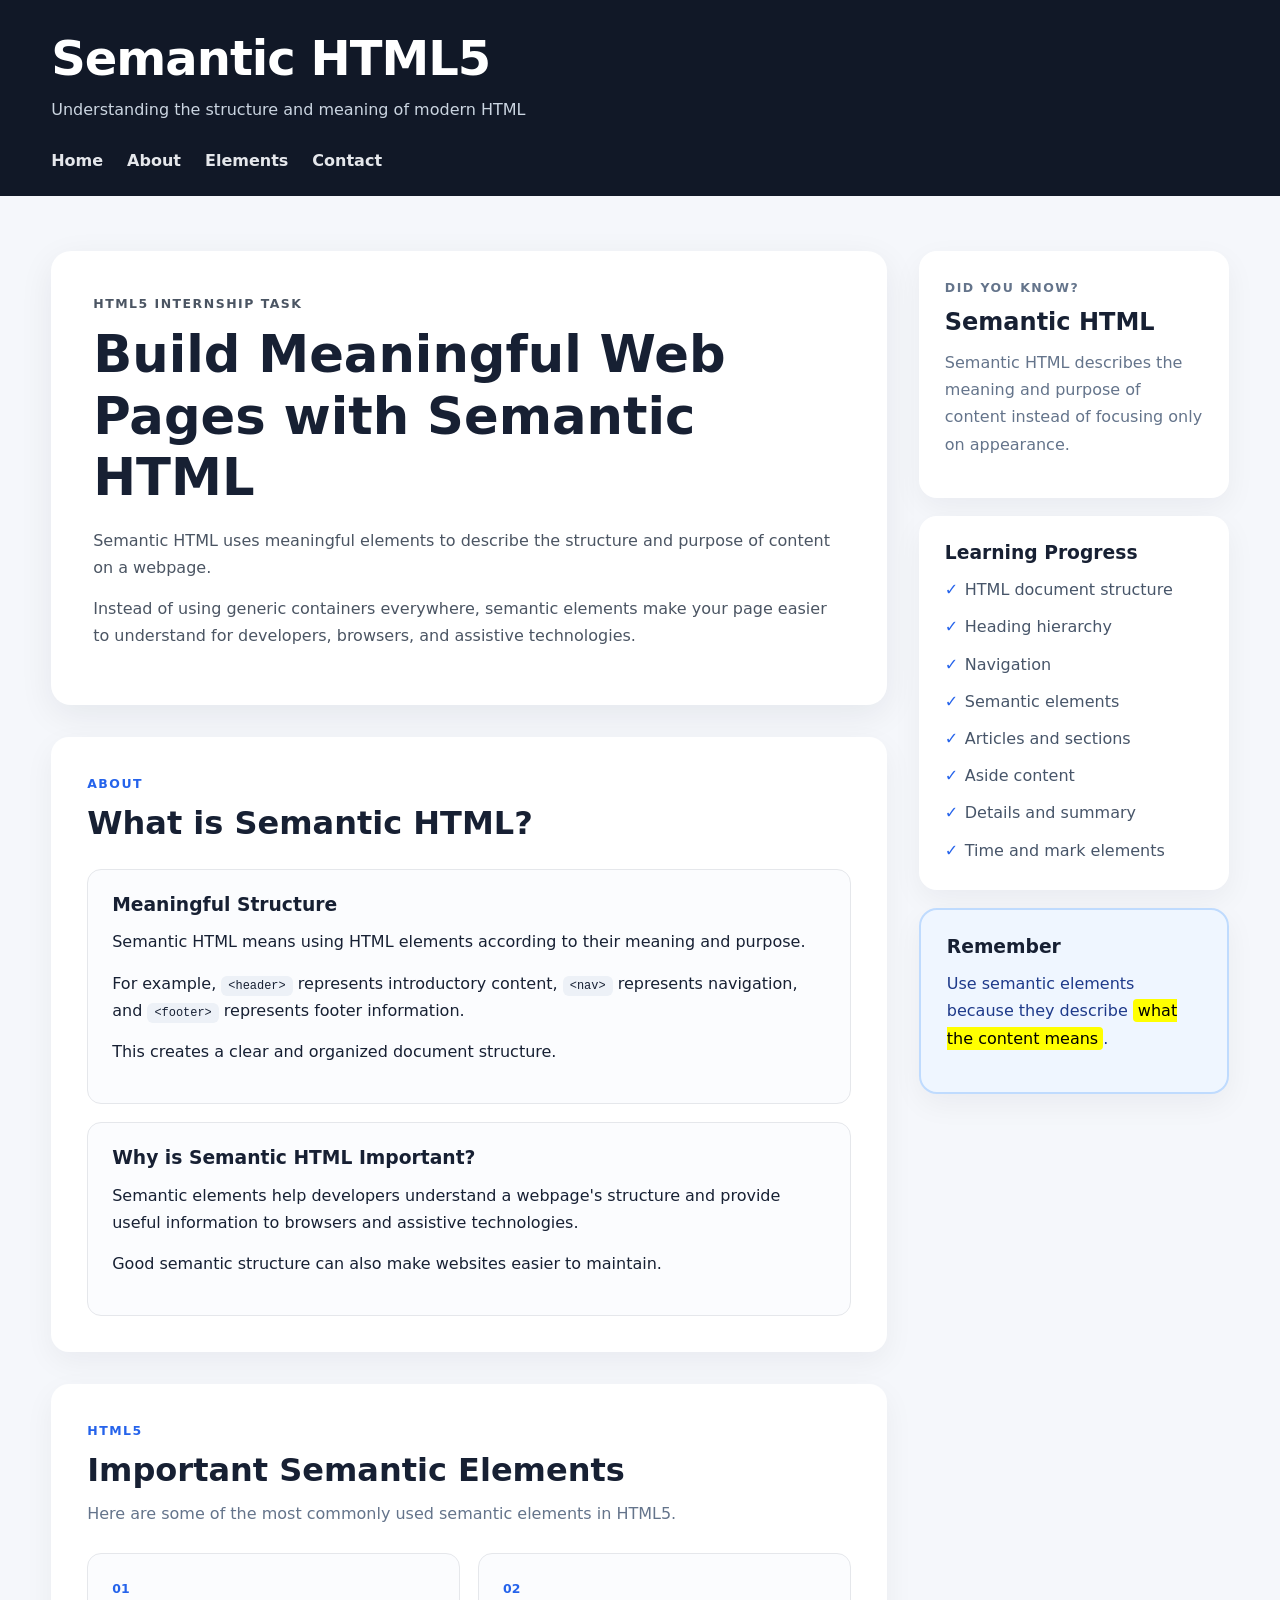
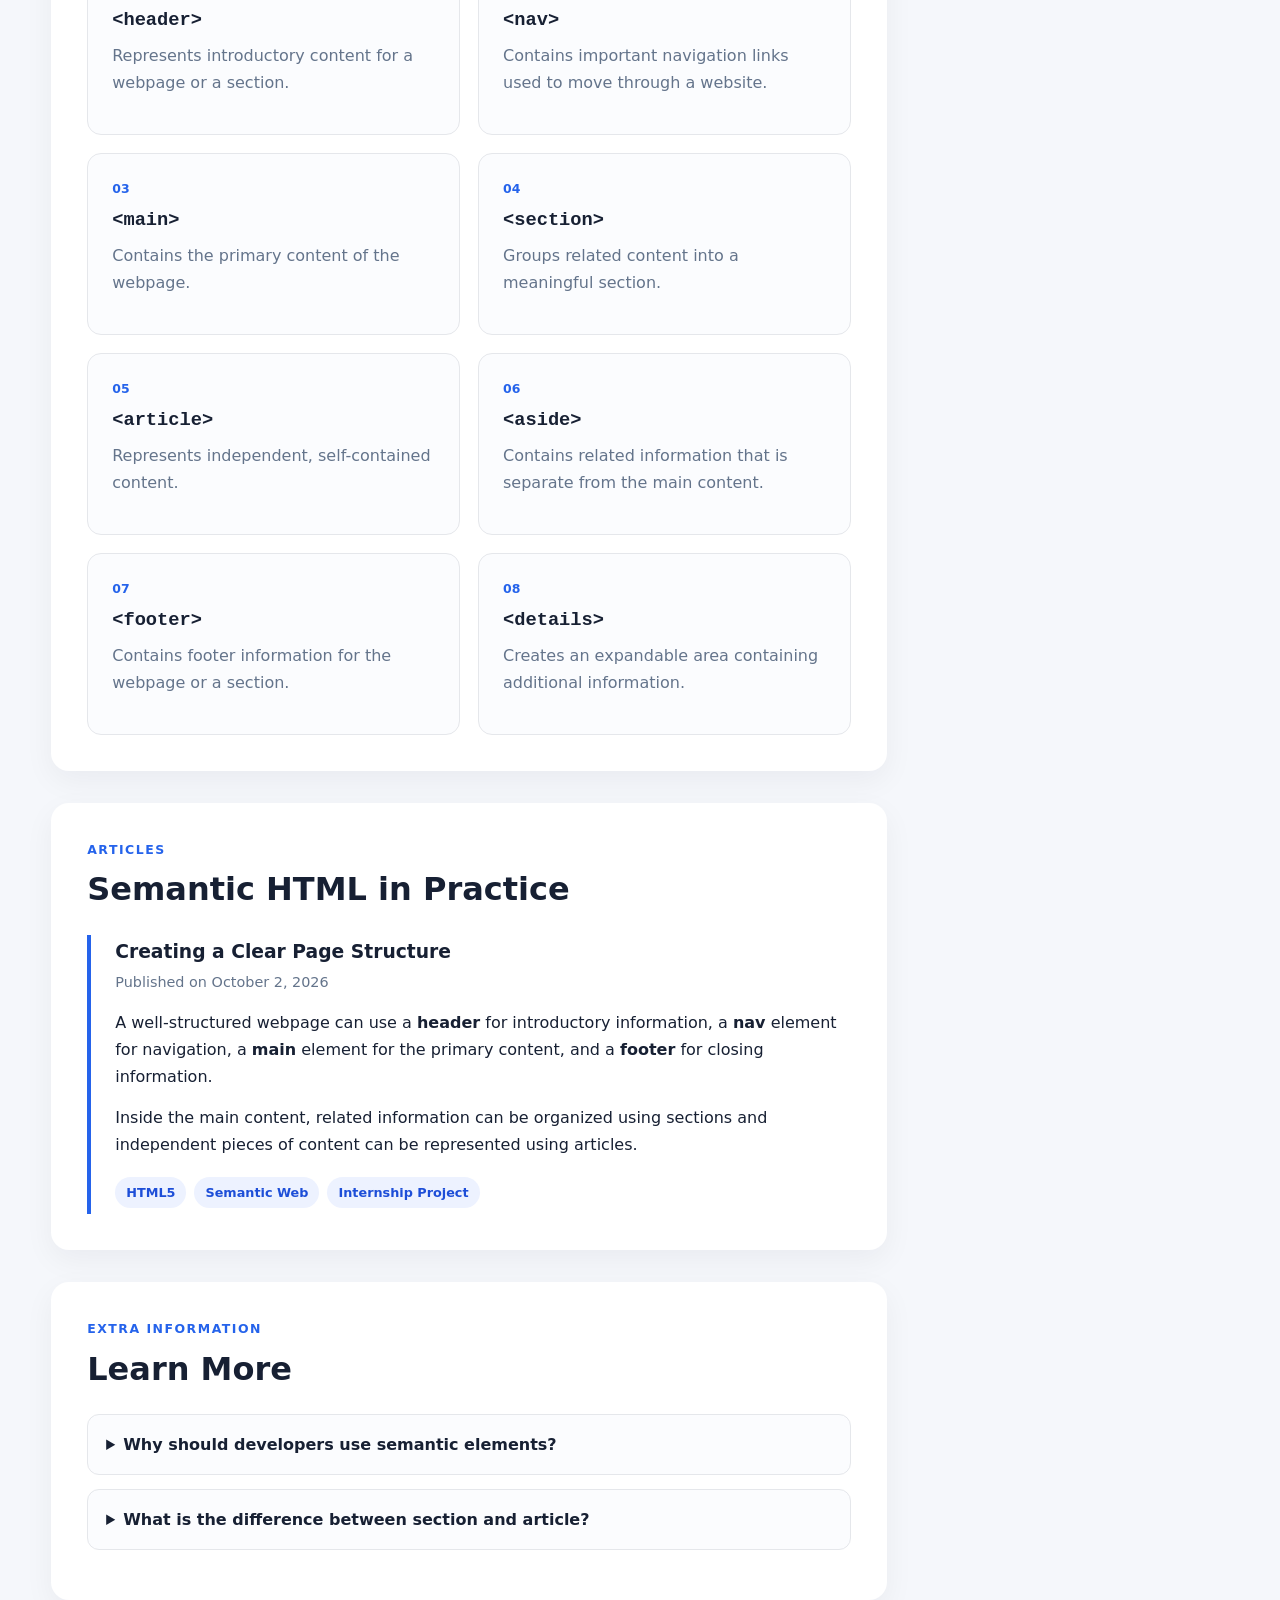
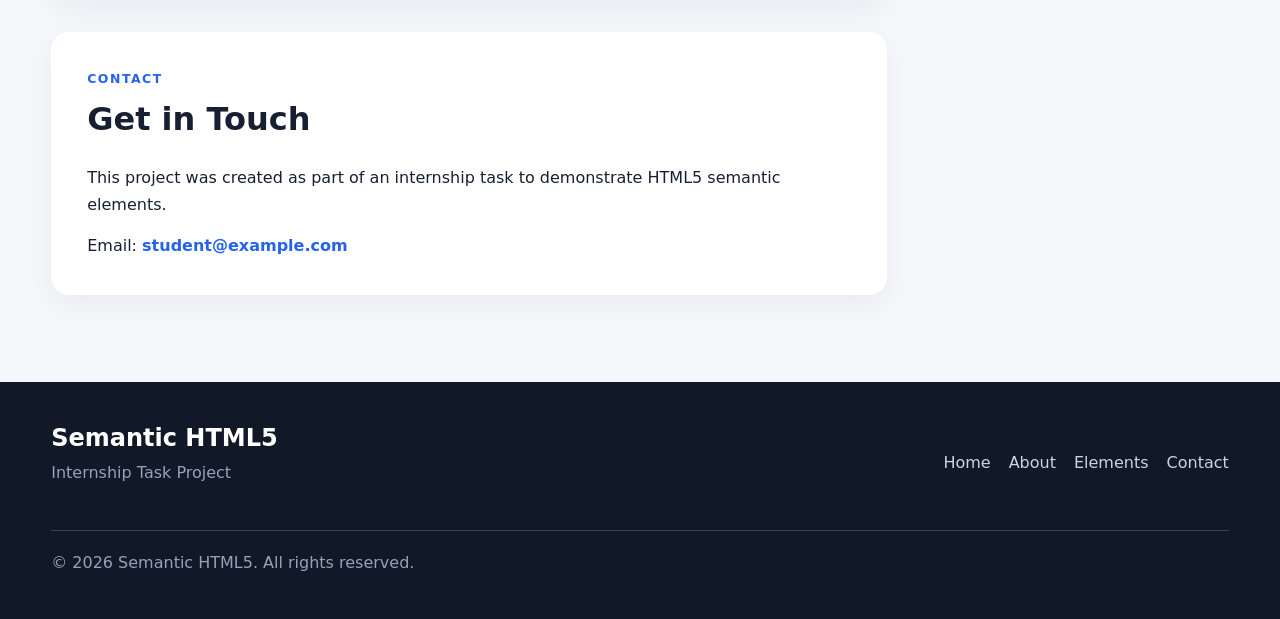
==== index.html @ 98c50d11 "Initial commit" ====
<!DOCTYPE html>
<html lang="en">
<head>
    <meta charset="UTF-8">
    <meta name="viewport" content="width=device-width, initial-scale=1.0">

    <meta
        name="description"
        content="A modern website demonstrating HTML5 semantic elements."
    >

    <title>Semantic HTML5 | Internship Task</title>

    <link rel="stylesheet" href="styles.css">
</head>

<body>

    <!-- ================= HEADER ================= -->
    <header class="site-header">

        <div class="container">

            <h1>Semantic HTML5</h1>

            <p class="tagline">
                Understanding the structure and meaning of modern HTML
            </p>

            <!-- ================= NAVIGATION ================= -->
            <nav aria-label="Main Navigation">
                <ul class="nav-list">
                    <li><a href="#home">Home</a></li>
                    <li><a href="#about">About</a></li>
                    <li><a href="#elements">Elements</a></li>
                    <li><a href="#contact">Contact</a></li>
                </ul>
            </nav>

        </div>

    </header>


    <!-- ================= MAIN ================= -->
    <main id="home">

        <div class="container main-layout">

            <!-- ================= PRIMARY CONTENT ================= -->
            <div class="content">

                <!-- HERO / INTRODUCTION -->
                <section class="hero-section">

                    <p class="label">HTML5 INTERNSHIP TASK</p>

                    <h2>Build Meaningful Web Pages with Semantic HTML</h2>

                    <p>
                        Semantic HTML uses meaningful elements to describe
                        the structure and purpose of content on a webpage.
                    </p>

                    <p>
                        Instead of using generic containers everywhere,
                        semantic elements make your page easier to understand
                        for developers, browsers, and assistive technologies.
                    </p>

                </section>


                <!-- ================= ABOUT ================= -->
                <section id="about" class="section">

                    <header class="section-header">
                        <p class="label">ABOUT</p>

                        <h2>What is Semantic HTML?</h2>
                    </header>

                    <article class="card">

                        <h3>Meaningful Structure</h3>

                        <p>
                            Semantic HTML means using HTML elements according
                            to their meaning and purpose.
                        </p>

                        <p>
                            For example,
                            <code>&lt;header&gt;</code> represents introductory
                            content,
                            <code>&lt;nav&gt;</code> represents navigation,
                            and <code>&lt;footer&gt;</code> represents footer
                            information.
                        </p>

                        <p>
                            This creates a clear and organized document structure.
                        </p>

                    </article>


                    <article class="card">

                        <h3>Why is Semantic HTML Important?</h3>

                        <p>
                            Semantic elements help developers understand a
                            webpage's structure and provide useful information
                            to browsers and assistive technologies.
                        </p>

                        <p>
                            Good semantic structure can also make websites
                            easier to maintain.
                        </p>

                    </article>

                </section>


                <!-- ================= ELEMENTS ================= -->
                <section id="elements" class="section">

                    <header class="section-header">

                        <p class="label">HTML5</p>

                        <h2>Important Semantic Elements</h2>

                        <p>
                            Here are some of the most commonly used semantic
                            elements in HTML5.
                        </p>

                    </header>


                    <div class="element-grid">

                        <!-- HEADER -->
                        <article class="element-card">

                            <div class="element-number">01</div>

                            <h3>&lt;header&gt;</h3>

                            <p>
                                Represents introductory content for a webpage
                                or a section.
                            </p>

                        </article>


                        <!-- NAV -->
                        <article class="element-card">

                            <div class="element-number">02</div>

                            <h3>&lt;nav&gt;</h3>

                            <p>
                                Contains important navigation links used to move
                                through a website.
                            </p>

                        </article>


                        <!-- MAIN -->
                        <article class="element-card">

                            <div class="element-number">03</div>

                            <h3>&lt;main&gt;</h3>

                            <p>
                                Contains the primary content of the webpage.
                            </p>

                        </article>


                        <!-- SECTION -->
                        <article class="element-card">

                            <div class="element-number">04</div>

                            <h3>&lt;section&gt;</h3>

                            <p>
                                Groups related content into a meaningful section.
                            </p>

                        </article>


                        <!-- ARTICLE -->
                        <article class="element-card">

                            <div class="element-number">05</div>

                            <h3>&lt;article&gt;</h3>

                            <p>
                                Represents independent, self-contained content.
                            </p>

                        </article>


                        <!-- ASIDE -->
                        <article class="element-card">

                            <div class="element-number">06</div>

                            <h3>&lt;aside&gt;</h3>

                            <p>
                                Contains related information that is separate
                                from the main content.
                            </p>

                        </article>


                        <!-- FOOTER -->
                        <article class="element-card">

                            <div class="element-number">07</div>

                            <h3>&lt;footer&gt;</h3>

                            <p>
                                Contains footer information for the webpage
                                or a section.
                            </p>

                        </article>


                        <!-- DETAILS -->
                        <article class="element-card">

                            <div class="element-number">08</div>

                            <h3>&lt;details&gt;</h3>

                            <p>
                                Creates an expandable area containing additional
                                information.
                            </p>

                        </article>

                    </div>

                </section>


                <!-- ================= ARTICLES ================= -->
                <section class="section">

                    <header class="section-header">

                        <p class="label">ARTICLES</p>

                        <h2>Semantic HTML in Practice</h2>

                    </header>


                    <article class="article-post">

                        <header>

                            <h3>Creating a Clear Page Structure</h3>

                            <p class="article-meta">
                                Published on
                                <time datetime="2026-10-02">
                                    October 2, 2026
                                </time>
                            </p>

                        </header>

                        <p>
                            A well-structured webpage can use a
                            <strong>header</strong> for introductory information,
                            a <strong>nav</strong> element for navigation,
                            a <strong>main</strong> element for the primary
                            content, and a <strong>footer</strong> for
                            closing information.
                        </p>

                        <p>
                            Inside the main content, related information can be
                            organized using sections and independent pieces of
                            content can be represented using articles.
                        </p>

                        <footer>
                            <span>HTML5</span>
                            <span>Semantic Web</span>
                            <span>Internship Project</span>
                        </footer>

                    </article>

                </section>


                <!-- ================= DETAILS / SUMMARY ================= -->
                <section class="section">

                    <header class="section-header">

                        <p class="label">EXTRA INFORMATION</p>

                        <h2>Learn More</h2>

                    </header>

                    <details class="details-box">

                        <summary>
                            Why should developers use semantic elements?
                        </summary>

                        <p>
                            Semantic elements clearly communicate the purpose
                            of different parts of a webpage. This makes the
                            HTML easier to read, understand, and maintain.
                        </p>

                    </details>

                    <details class="details-box">

                        <summary>
                            What is the difference between section and article?
                        </summary>

                        <p>
                            A section generally groups related content,
                            while an article represents content that can stand
                            on its own as an independent piece.
                        </p>

                    </details>

                </section>


                <!-- ================= CONTACT ================= -->
                <section id="contact" class="section contact-section">

                    <header class="section-header">

                        <p class="label">CONTACT</p>

                        <h2>Get in Touch</h2>

                    </header>

                    <p>
                        This project was created as part of an internship task
                        to demonstrate HTML5 semantic elements.
                    </p>

                    <address>
                        Email:
                        <a href="mailto:student@example.com">
                            student@example.com
                        </a>
                    </address>

                </section>

            </div>


            <!-- ================= ASIDE ================= -->
            <aside class="sidebar">

                <div class="sidebar-card">

                    <p class="label">DID YOU KNOW?</p>

                    <h2>Semantic HTML</h2>

                    <p>
                        Semantic HTML describes the meaning and purpose
                        of content instead of focusing only on appearance.
                    </p>

                </div>


                <div class="sidebar-card">

                    <h3>Learning Progress</h3>

                    <ul class="progress-list">
                        <li>HTML document structure</li>
                        <li>Heading hierarchy</li>
                        <li>Navigation</li>
                        <li>Semantic elements</li>
                        <li>Articles and sections</li>
                        <li>Aside content</li>
                        <li>Details and summary</li>
                        <li>Time and mark elements</li>
                    </ul>

                </div>


                <div class="sidebar-card highlight-card">

                    <h3>Remember</h3>

                    <p>
                        Use semantic elements because they describe
                        <mark>what the content means</mark>.
                    </p>

                </div>

            </aside>

        </div>

    </main>


    <!-- ================= FOOTER ================= -->
    <footer class="site-footer">

        <div class="container footer-content">

            <div>
                <h2>Semantic HTML5</h2>

                <p>
                    Internship Task Project
                </p>
            </div>

            <nav aria-label="Footer Navigation">

                <a href="#home">Home</a>
                <a href="#about">About</a>
                <a href="#elements">Elements</a>
                <a href="#contact">Contact</a>

            </nav>

            <p class="copyright">
                &copy; 2026 Semantic HTML5. All rights reserved.
            </p>

        </div>

    </footer>

</body>
</html>
---- styles.css ----
/* =========================
   RESET
========================= */

* {
    margin: 0;
    padding: 0;
    box-sizing: border-box;
}


/* =========================
   ROOT
========================= */

html {
    scroll-behavior: smooth;
}


body {
    font-family:
        Inter,
        ui-sans-serif,
        system-ui,
        -apple-system,
        BlinkMacSystemFont,
        "Segoe UI",
        sans-serif;

    line-height: 1.7;
    background: #f5f7fb;
    color: #172033;
}


/* =========================
   GENERAL
========================= */

.container {
    width: min(1180px, 92%);
    margin: 0 auto;
}


a {
    color: inherit;
}


p {
    margin-bottom: 14px;
}


h1,
h2,
h3 {
    line-height: 1.2;
}


code {
    background: #edf1f7;
    padding: 3px 7px;
    border-radius: 6px;
    font-size: 0.92em;
}


/* =========================
   HEADER
========================= */

.site-header {
    background: #111827;
    color: white;
    padding: 30px 0 22px;
}


.site-header h1 {
    font-size: clamp(2rem, 4vw, 3rem);
    letter-spacing: -1px;
}


.tagline {
    color: #cbd5e1;
    margin-top: 8px;
    margin-bottom: 24px;
}


/* =========================
   NAVIGATION
========================= */

nav {
    width: 100%;
}


.nav-list {
    display: flex;
    flex-wrap: wrap;
    gap: 10px 24px;
    list-style: none;
}


.nav-list a {
    text-decoration: none;
    color: #e5e7eb;
    font-weight: 600;
    transition: 0.2s ease;
}


.nav-list a:hover {
    color: white;
    text-decoration: underline;
}


/* =========================
   MAIN LAYOUT
========================= */

main {
    padding: 55px 0;
}


.main-layout {
    display: grid;
    grid-template-columns: minmax(0, 1fr) 310px;
    gap: 32px;
    align-items: start;
}


.content {
    min-width: 0;
}


/* =========================
   HERO
========================= */

.hero-section {
    background: white;
    border-radius: 20px;
    padding: 42px;
    margin-bottom: 32px;
    box-shadow: 0 10px 35px rgba(15, 23, 42, 0.07);
}


.hero-section h2 {
    font-size: clamp(2rem, 4vw, 3.2rem);
    max-width: 850px;
    margin-bottom: 18px;
}


.hero-section p {
    max-width: 850px;
    color: #4b5563;
}


/* =========================
   LABEL
========================= */

.label {
    color: #2563eb;
    font-size: 0.78rem;
    font-weight: 800;
    letter-spacing: 1.5px;
    text-transform: uppercase;
    margin-bottom: 10px;
}


/* =========================
   SECTIONS
========================= */

.section {
    background: white;
    padding: 36px;
    border-radius: 18px;
    margin-bottom: 32px;
    box-shadow: 0 10px 30px rgba(15, 23, 42, 0.05);
}


.section-header {
    margin-bottom: 26px;
}


.section-header h2 {
    font-size: 2rem;
    margin-bottom: 10px;
}


.section-header > p:last-child {
    color: #64748b;
}


/* =========================
   CARDS
========================= */

.card {
    padding: 24px;
    border: 1px solid #e5e7eb;
    border-radius: 14px;
    margin-bottom: 18px;
    background: #fbfcfe;
}


.card:last-child {
    margin-bottom: 0;
}


.card h3 {
    margin-bottom: 12px;
}


/* =========================
   ELEMENT GRID
========================= */

.element-grid {
    display: grid;
    grid-template-columns: repeat(2, minmax(0, 1fr));
    gap: 18px;
}


.element-card {
    position: relative;
    border: 1px solid #e5e7eb;
    border-radius: 14px;
    padding: 24px;
    background: #fbfcfe;
    transition: transform 0.2s ease, box-shadow 0.2s ease;
}


.element-card:hover {
    transform: translateY(-4px);
    box-shadow: 0 12px 25px rgba(15, 23, 42, 0.08);
}


.element-card h3 {
    margin: 10px 0;
    font-family: Consolas, monospace;
}


.element-card p {
    color: #64748b;
}


.element-number {
    font-size: 0.78rem;
    font-weight: 800;
    color: #2563eb;
}


/* =========================
   ARTICLE
========================= */

.article-post {
    border-left: 4px solid #2563eb;
    padding: 6px 0 6px 24px;
}


.article-post h3 {
    margin-bottom: 7px;
}


.article-meta {
    font-size: 0.9rem;
    color: #64748b;
}


.article-post footer {
    display: flex;
    flex-wrap: wrap;
    gap: 8px;
    margin-top: 18px;
}


.article-post footer span {
    background: #edf2ff;
    color: #1d4ed8;
    border-radius: 20px;
    padding: 5px 11px;
    font-size: 0.8rem;
    font-weight: 700;
}


/* =========================
   DETAILS
========================= */

.details-box {
    border: 1px solid #e5e7eb;
    border-radius: 12px;
    padding: 16px 18px;
    margin-bottom: 14px;
    background: #fbfcfe;
}


.details-box summary {
    cursor: pointer;
    font-weight: 700;
}


.details-box p {
    margin: 14px 0 0;
    color: #64748b;
}


/* =========================
   CONTACT
========================= */

.contact-section address {
    font-style: normal;
}


.contact-section a {
    color: #2563eb;
    font-weight: 700;
    text-decoration: none;
}


.contact-section a:hover {
    text-decoration: underline;
}


/* =========================
   SIDEBAR
========================= */

.sidebar {
    position: sticky;
    top: 20px;
}


.sidebar-card {
    background: white;
    border-radius: 18px;
    padding: 26px;
    margin-bottom: 18px;
    box-shadow: 0 10px 30px rgba(15, 23, 42, 0.05);
}


.sidebar-card h2,
.sidebar-card h3 {
    margin-bottom: 12px;
}


.sidebar-card p {
    color: #64748b;
}


.progress-list {
    list-style: none;
    display: grid;
    gap: 10px;
}


.progress-list li {
    position: relative;
    padding-left: 20px;
    color: #475569;
}


.progress-list li::before {
    content: "✓";
    position: absolute;
    left: 0;
    font-weight: 800;
    color: #2563eb;
}


.highlight-card {
    border: 2px solid #bfdbfe;
    background: #eff6ff;
}


.highlight-card p {
    color: #1e3a8a;
}


mark {
    padding: 2px 5px;
    border-radius: 4px;
}


/* =========================
   FOOTER
========================= */

.site-footer {
    background: #111827;
    color: white;
    padding: 42px 0;
}


.footer-content {
    display: grid;
    grid-template-columns: 1fr auto;
    gap: 22px;
    align-items: center;
}


.footer-content h2 {
    margin-bottom: 6px;
}


.footer-content p {
    color: #94a3b8;
}


.footer-content nav {
    display: flex;
    flex-wrap: wrap;
    gap: 18px;
}


.footer-content nav a {
    color: #cbd5e1;
    text-decoration: none;
}


.footer-content nav a:hover {
    color: white;
    text-decoration: underline;
}


.copyright {
    grid-column: 1 / -1;
    border-top: 1px solid #374151;
    padding-top: 18px;
    margin-top: 8px;
    margin-bottom: 0;
}


/* =========================
   RESPONSIVE DESIGN
========================= */

@media (max-width: 850px) {

    .main-layout {
        grid-template-columns: 1fr;
    }


    .sidebar {
        position: static;
    }


    .element-grid {
        grid-template-columns: 1fr;
    }


    .footer-content {
        grid-template-columns: 1fr;
    }
}


@media (max-width: 600px) {

    main {
        padding: 30px 0;
    }


    .hero-section,
    .section,
    .sidebar-card {
        padding: 24px;
    }


    .hero-section h2 {
        font-size: 2rem;
    }


    .nav-list {
        gap: 8px 16px;
    }
}
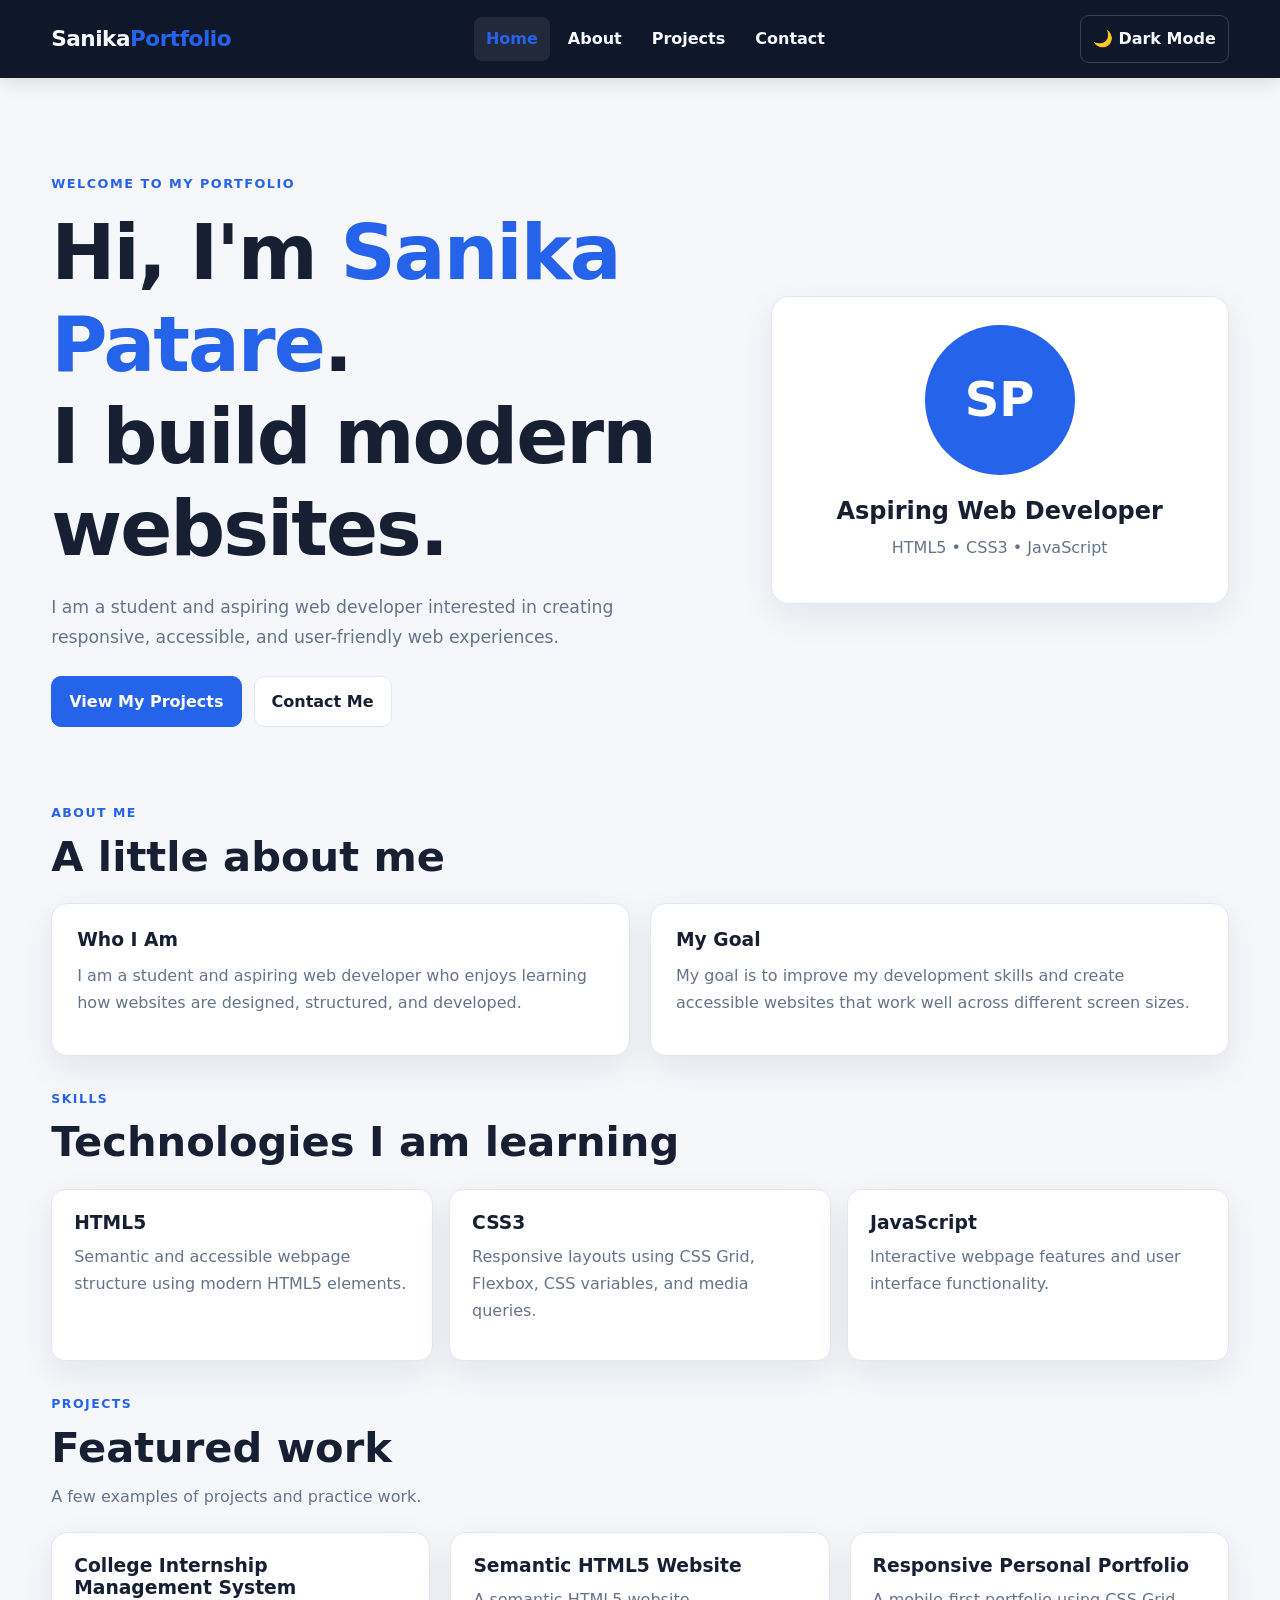
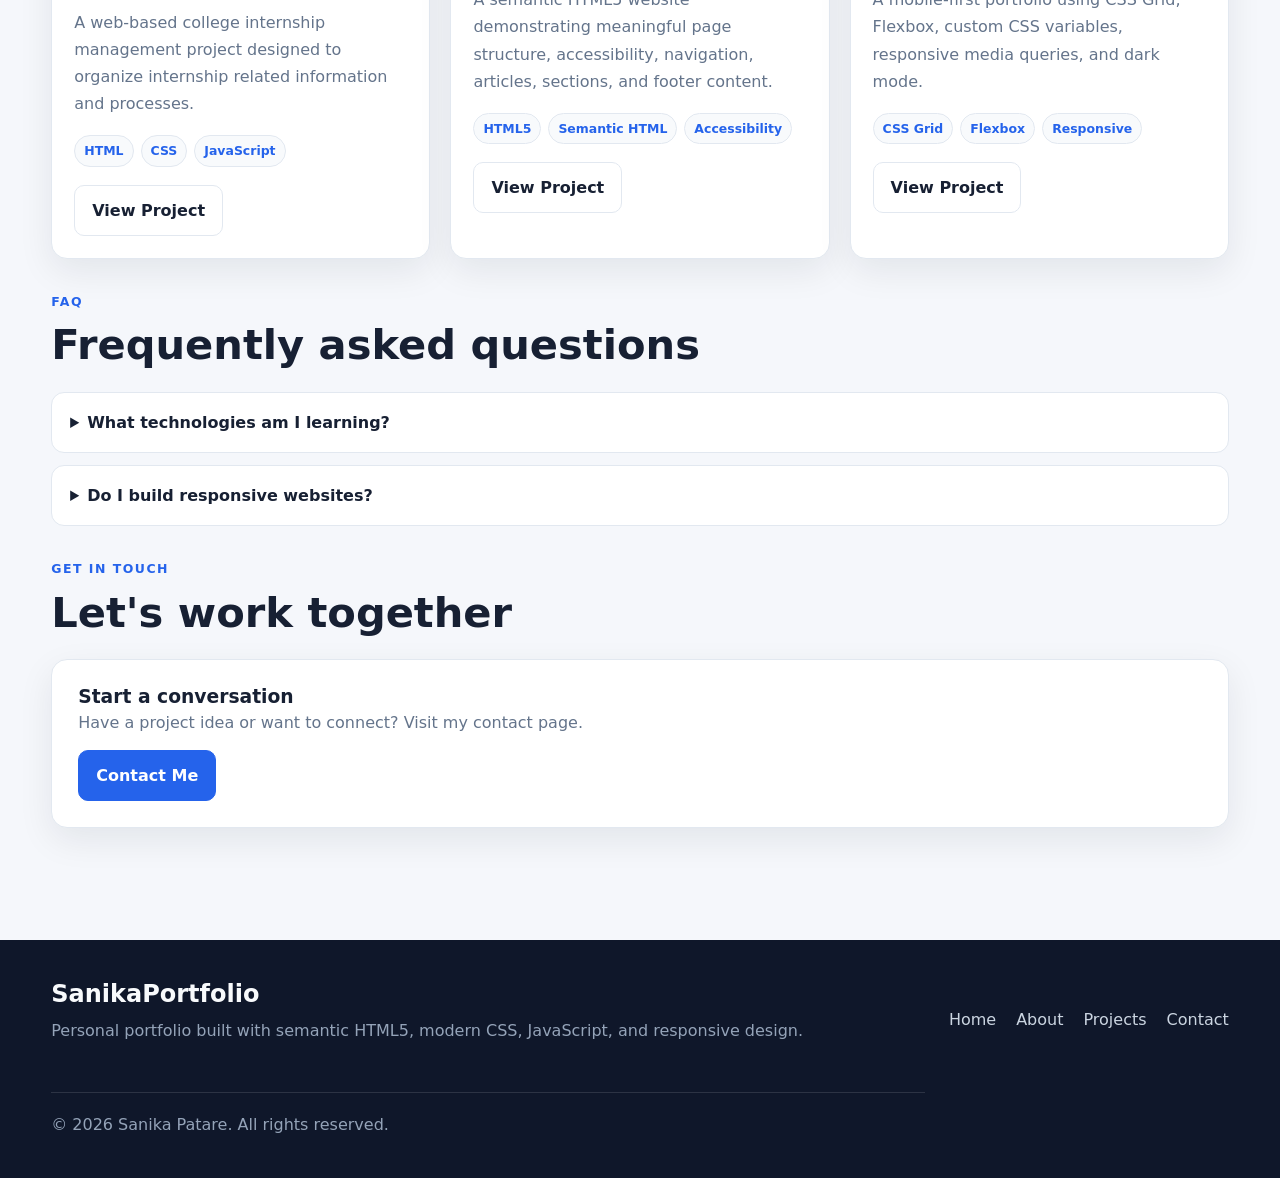
==== commit a992542c: "Complete responsive portfolio task" ====
--- a/index.html
+++ b/index.html
@@ -1,475 +1,635 @@
 <!DOCTYPE html>
 <html lang="en">
+
 <head>
     <meta charset="UTF-8">
-    <meta name="viewport" content="width=device-width, initial-scale=1.0">
+
+    <meta
+        name="viewport"
+        content="width=device-width, initial-scale=1.0"
+    >
 
     <meta
         name="description"
-        content="A modern website demonstrating HTML5 semantic elements."
+        content="Personal portfolio of Sanika Patare, an aspiring web developer."
     >
 
-    <title>Semantic HTML5 | Internship Task</title>
+    <title>Sanika Patare | Portfolio</title>
 
     <link rel="stylesheet" href="styles.css">
 </head>
 
 <body>
 
-    <!-- ================= HEADER ================= -->
+    <!-- =====================================
+         HEADER
+    ====================================== -->
     <header class="site-header">
 
-        <div class="container">
-
-            <h1>Semantic HTML5</h1>
-
-            <p class="tagline">
-                Understanding the structure and meaning of modern HTML
+        <div class="container header-inner">
+
+            <a class="logo" href="index.html">
+                Sanika<span>Portfolio</span>
+            </a>
+
+            <!-- NAVIGATION -->
+            <nav
+                class="site-nav"
+                id="main-navigation"
+                aria-label="Main navigation"
+            >
+
+                <ul>
+
+                    <li>
+                        <a
+                            href="index.html"
+                            aria-current="page"
+                        >
+                            Home
+                        </a>
+                    </li>
+
+                    <li>
+                        <a href="about.html">
+                            About
+                        </a>
+                    </li>
+
+                    <li>
+                        <a href="projects.html">
+                            Projects
+                        </a>
+                    </li>
+
+                    <li>
+                        <a href="contact.html">
+                            Contact
+                        </a>
+                    </li>
+
+                </ul>
+
+            </nav>
+
+            <!-- HEADER ACTIONS -->
+            <div class="header-actions">
+
+                <button
+                    type="button"
+                    class="theme-toggle"
+                    id="theme-toggle"
+                    aria-label="Switch to dark mode"
+                >
+                    🌙 Dark Mode
+                </button>
+
+                <button
+                    type="button"
+                    class="menu-toggle"
+                    id="menu-toggle"
+                    aria-label="Open navigation menu"
+                    aria-expanded="false"
+                    aria-controls="main-navigation"
+                >
+                    ☰
+                </button>
+
+            </div>
+
+        </div>
+
+    </header>
+
+
+    <!-- =====================================
+         MAIN
+    ====================================== -->
+    <main>
+
+        <!-- =================================
+             HERO
+        ================================== -->
+        <section class="hero">
+
+            <div class="container hero-grid">
+
+                <div class="hero-content">
+
+                    <p class="eyebrow">
+                        WELCOME TO MY PORTFOLIO
+                    </p>
+
+                    <h1>
+                        Hi, I'm
+                        <span>Sanika Patare</span>.
+                        <br>
+                        I build modern websites.
+                    </h1>
+
+                    <p class="lead">
+                        I am a student and aspiring web developer
+                        interested in creating responsive,
+                        accessible, and user-friendly web experiences.
+                    </p>
+
+                    <div class="hero-actions">
+
+                        <a
+                            class="btn btn-primary"
+                            href="projects.html"
+                        >
+                            View My Projects
+                        </a>
+
+                        <a
+                            class="btn btn-secondary"
+                            href="contact.html"
+                        >
+                            Contact Me
+                        </a>
+
+                    </div>
+
+                </div>
+
+
+                <!-- PROFILE CARD -->
+                <aside
+                    class="hero-card"
+                    aria-label="Profile summary"
+                >
+
+                    <div
+                        class="profile-placeholder"
+                        aria-hidden="true"
+                    >
+                        SP
+                    </div>
+
+                    <h2>
+                        Aspiring Web Developer
+                    </h2>
+
+                    <p>
+                        HTML5 • CSS3 • JavaScript
+                    </p>
+
+                </aside>
+
+            </div>
+
+        </section>
+
+
+        <!-- =================================
+             ABOUT
+        ================================== -->
+        <section class="section">
+
+            <div class="container">
+
+                <header class="section-header">
+
+                    <p class="eyebrow">
+                        ABOUT ME
+                    </p>
+
+                    <h2>
+                        A little about me
+                    </h2>
+
+                </header>
+
+
+                <div class="info-grid">
+
+                    <article class="info-card">
+
+                        <h3>
+                            Who I Am
+                        </h3>
+
+                        <p>
+                            I am a student and aspiring web developer
+                            who enjoys learning how websites are designed,
+                            structured, and developed.
+                        </p>
+
+                    </article>
+
+
+                    <article class="info-card">
+
+                        <h3>
+                            My Goal
+                        </h3>
+
+                        <p>
+                            My goal is to improve my development skills
+                            and create accessible websites that work
+                            well across different screen sizes.
+                        </p>
+
+                    </article>
+
+                </div>
+
+            </div>
+
+        </section>
+
+
+        <!-- =================================
+             SKILLS
+        ================================== -->
+        <section class="section">
+
+            <div class="container">
+
+                <header class="section-header">
+
+                    <p class="eyebrow">
+                        SKILLS
+                    </p>
+
+                    <h2>
+                        Technologies I am learning
+                    </h2>
+
+                </header>
+
+
+                <div class="skills-grid">
+
+                    <article class="skill-card">
+
+                        <h3>
+                            HTML5
+                        </h3>
+
+                        <p>
+                            Semantic and accessible webpage structure
+                            using modern HTML5 elements.
+                        </p>
+
+                    </article>
+
+
+                    <article class="skill-card">
+
+                        <h3>
+                            CSS3
+                        </h3>
+
+                        <p>
+                            Responsive layouts using CSS Grid,
+                            Flexbox, CSS variables, and media queries.
+                        </p>
+
+                    </article>
+
+
+                    <article class="skill-card">
+
+                        <h3>
+                            JavaScript
+                        </h3>
+
+                        <p>
+                            Interactive webpage features and
+                            user interface functionality.
+                        </p>
+
+                    </article>
+
+                </div>
+
+            </div>
+
+        </section>
+
+
+        <!-- =================================
+             PROJECTS
+        ================================== -->
+        <section class="section">
+
+            <div class="container">
+
+                <header class="section-header">
+
+                    <p class="eyebrow">
+                        PROJECTS
+                    </p>
+
+                    <h2>
+                        Featured work
+                    </h2>
+
+                    <p>
+                        A few examples of projects and practice work.
+                    </p>
+
+                </header>
+
+
+                <div class="project-grid">
+
+                    <!-- PROJECT 1 -->
+                    <article class="project-card">
+
+                        <div class="project-card-content">
+
+                            <h3>
+                                College Internship Management System
+                            </h3>
+
+                            <p>
+                                A web-based college internship management
+                                project designed to organize internship
+                                related information and processes.
+                            </p>
+
+                            <div class="project-tags">
+
+                                <span>
+                                    HTML
+                                </span>
+
+                                <span>
+                                    CSS
+                                </span>
+
+                                <span>
+                                    JavaScript
+                                </span>
+
+                            </div>
+
+                            <a
+                                class="btn btn-secondary"
+                                href="projects.html"
+                            >
+                                View Project
+                            </a>
+
+                        </div>
+
+                    </article>
+
+
+                    <!-- PROJECT 2 -->
+                    <article class="project-card">
+
+                        <div class="project-card-content">
+
+                            <h3>
+                                Semantic HTML5 Website
+                            </h3>
+
+                            <p>
+                                A semantic HTML5 website demonstrating
+                                meaningful page structure, accessibility,
+                                navigation, articles, sections, and footer
+                                content.
+                            </p>
+
+                            <div class="project-tags">
+
+                                <span>
+                                    HTML5
+                                </span>
+
+                                <span>
+                                    Semantic HTML
+                                </span>
+
+                                <span>
+                                    Accessibility
+                                </span>
+
+                            </div>
+
+                            <a
+                                class="btn btn-secondary"
+                                href="index.html"
+                            >
+                                View Project
+                            </a>
+
+                        </div>
+
+                    </article>
+
+
+                    <!-- PROJECT 3 -->
+                    <article class="project-card">
+
+                        <div class="project-card-content">
+
+                            <h3>
+                                Responsive Personal Portfolio
+                            </h3>
+
+                            <p>
+                                A mobile-first portfolio using CSS Grid,
+                                Flexbox, custom CSS variables, responsive
+                                media queries, and dark mode.
+                            </p>
+
+                            <div class="project-tags">
+
+                                <span>
+                                    CSS Grid
+                                </span>
+
+                                <span>
+                                    Flexbox
+                                </span>
+
+                                <span>
+                                    Responsive
+                                </span>
+
+                            </div>
+
+                            <a
+                                class="btn btn-secondary"
+                                href="index.html"
+                            >
+                                View Project
+                            </a>
+
+                        </div>
+
+                    </article>
+
+                </div>
+
+            </div>
+
+        </section>
+
+
+        <!-- =================================
+             FAQ
+        ================================== -->
+        <section class="section">
+
+            <div class="container">
+
+                <header class="section-header">
+
+                    <p class="eyebrow">
+                        FAQ
+                    </p>
+
+                    <h2>
+                        Frequently asked questions
+                    </h2>
+
+                </header>
+
+
+                <details>
+
+                    <summary>
+                        What technologies am I learning?
+                    </summary>
+
+                    <p>
+                        I am currently learning HTML5, CSS3,
+                        JavaScript, responsive design, CSS Grid,
+                        Flexbox, and CSS custom properties.
+                    </p>
+
+                </details>
+
+
+                <details>
+
+                    <summary>
+                        Do I build responsive websites?
+                    </summary>
+
+                    <p>
+                        Yes. I use responsive layouts designed
+                        for mobile, tablet, and desktop screens.
+                    </p>
+
+                </details>
+
+            </div>
+
+        </section>
+
+
+        <!-- =================================
+             CONTACT CTA
+        ================================== -->
+        <section class="section">
+
+            <div class="container">
+
+                <header class="section-header">
+
+                    <p class="eyebrow">
+                        GET IN TOUCH
+                    </p>
+
+                    <h2>
+                        Let's work together
+                    </h2>
+
+                </header>
+
+
+                <article class="contact-card">
+
+                    <h3>
+                        Start a conversation
+                    </h3>
+
+                    <p>
+                        Have a project idea or want to connect?
+                        Visit my contact page.
+                    </p>
+
+                    <a
+                        class="btn btn-primary"
+                        href="contact.html"
+                    >
+                        Contact Me
+                    </a>
+
+                </article>
+
+            </div>
+
+        </section>
+
+    </main>
+
+
+    <!-- =====================================
+         FOOTER
+    ====================================== -->
+    <footer class="site-footer">
+
+        <div class="container footer-grid">
+
+            <div class="footer-brand">
+
+                <h2>
+                    SanikaPortfolio
+                </h2>
+
+                <p>
+                    Personal portfolio built with semantic HTML5,
+                    modern CSS, JavaScript, and responsive design.
+                </p>
+
+            </div>
+
+
+            <nav
+                class="footer-nav"
+                aria-label="Footer navigation"
+            >
+
+                <a href="index.html">
+                    Home
+                </a>
+
+                <a href="about.html">
+                    About
+                </a>
+
+                <a href="projects.html">
+                    Projects
+                </a>
+
+                <a href="contact.html">
+                    Contact
+                </a>
+
+            </nav>
+
+
+            <p class="copyright">
+                &copy; 2026 Sanika Patare.
+                All rights reserved.
             </p>
 
-            <!-- ================= NAVIGATION ================= -->
-            <nav aria-label="Main Navigation">
-                <ul class="nav-list">
-                    <li><a href="#home">Home</a></li>
-                    <li><a href="#about">About</a></li>
-                    <li><a href="#elements">Elements</a></li>
-                    <li><a href="#contact">Contact</a></li>
-                </ul>
-            </nav>
-
         </div>
 
-    </header>
-
-
-    <!-- ================= MAIN ================= -->
-    <main id="home">
-
-        <div class="container main-layout">
-
-            <!-- ================= PRIMARY CONTENT ================= -->
-            <div class="content">
-
-                <!-- HERO / INTRODUCTION -->
-                <section class="hero-section">
-
-                    <p class="label">HTML5 INTERNSHIP TASK</p>
-
-                    <h2>Build Meaningful Web Pages with Semantic HTML</h2>
-
-                    <p>
-                        Semantic HTML uses meaningful elements to describe
-                        the structure and purpose of content on a webpage.
-                    </p>
-
-                    <p>
-                        Instead of using generic containers everywhere,
-                        semantic elements make your page easier to understand
-                        for developers, browsers, and assistive technologies.
-                    </p>
-
-                </section>
-
-
-                <!-- ================= ABOUT ================= -->
-                <section id="about" class="section">
-
-                    <header class="section-header">
-                        <p class="label">ABOUT</p>
-
-                        <h2>What is Semantic HTML?</h2>
-                    </header>
-
-                    <article class="card">
-
-                        <h3>Meaningful Structure</h3>
-
-                        <p>
-                            Semantic HTML means using HTML elements according
-                            to their meaning and purpose.
-                        </p>
-
-                        <p>
-                            For example,
-                            <code>&lt;header&gt;</code> represents introductory
-                            content,
-                            <code>&lt;nav&gt;</code> represents navigation,
-                            and <code>&lt;footer&gt;</code> represents footer
-                            information.
-                        </p>
-
-                        <p>
-                            This creates a clear and organized document structure.
-                        </p>
-
-                    </article>
-
-
-                    <article class="card">
-
-                        <h3>Why is Semantic HTML Important?</h3>
-
-                        <p>
-                            Semantic elements help developers understand a
-                            webpage's structure and provide useful information
-                            to browsers and assistive technologies.
-                        </p>
-
-                        <p>
-                            Good semantic structure can also make websites
-                            easier to maintain.
-                        </p>
-
-                    </article>
-
-                </section>
-
-
-                <!-- ================= ELEMENTS ================= -->
-                <section id="elements" class="section">
-
-                    <header class="section-header">
-
-                        <p class="label">HTML5</p>
-
-                        <h2>Important Semantic Elements</h2>
-
-                        <p>
-                            Here are some of the most commonly used semantic
-                            elements in HTML5.
-                        </p>
-
-                    </header>
-
-
-                    <div class="element-grid">
-
-                        <!-- HEADER -->
-                        <article class="element-card">
-
-                            <div class="element-number">01</div>
-
-                            <h3>&lt;header&gt;</h3>
-
-                            <p>
-                                Represents introductory content for a webpage
-                                or a section.
-                            </p>
-
-                        </article>
-
-
-                        <!-- NAV -->
-                        <article class="element-card">
-
-                            <div class="element-number">02</div>
-
-                            <h3>&lt;nav&gt;</h3>
-
-                            <p>
-                                Contains important navigation links used to move
-                                through a website.
-                            </p>
-
-                        </article>
-
-
-                        <!-- MAIN -->
-                        <article class="element-card">
-
-                            <div class="element-number">03</div>
-
-                            <h3>&lt;main&gt;</h3>
-
-                            <p>
-                                Contains the primary content of the webpage.
-                            </p>
-
-                        </article>
-
-
-                        <!-- SECTION -->
-                        <article class="element-card">
-
-                            <div class="element-number">04</div>
-
-                            <h3>&lt;section&gt;</h3>
-
-                            <p>
-                                Groups related content into a meaningful section.
-                            </p>
-
-                        </article>
-
-
-                        <!-- ARTICLE -->
-                        <article class="element-card">
-
-                            <div class="element-number">05</div>
-
-                            <h3>&lt;article&gt;</h3>
-
-                            <p>
-                                Represents independent, self-contained content.
-                            </p>
-
-                        </article>
-
-
-                        <!-- ASIDE -->
-                        <article class="element-card">
-
-                            <div class="element-number">06</div>
-
-                            <h3>&lt;aside&gt;</h3>
-
-                            <p>
-                                Contains related information that is separate
-                                from the main content.
-                            </p>
-
-                        </article>
-
-
-                        <!-- FOOTER -->
-                        <article class="element-card">
-
-                            <div class="element-number">07</div>
-
-                            <h3>&lt;footer&gt;</h3>
-
-                            <p>
-                                Contains footer information for the webpage
-                                or a section.
-                            </p>
-
-                        </article>
-
-
-                        <!-- DETAILS -->
-                        <article class="element-card">
-
-                            <div class="element-number">08</div>
-
-                            <h3>&lt;details&gt;</h3>
-
-                            <p>
-                                Creates an expandable area containing additional
-                                information.
-                            </p>
-
-                        </article>
-
-                    </div>
-
-                </section>
-
-
-                <!-- ================= ARTICLES ================= -->
-                <section class="section">
-
-                    <header class="section-header">
-
-                        <p class="label">ARTICLES</p>
-
-                        <h2>Semantic HTML in Practice</h2>
-
-                    </header>
-
-
-                    <article class="article-post">
-
-                        <header>
-
-                            <h3>Creating a Clear Page Structure</h3>
-
-                            <p class="article-meta">
-                                Published on
-                                <time datetime="2026-10-02">
-                                    October 2, 2026
-                                </time>
-                            </p>
-
-                        </header>
-
-                        <p>
-                            A well-structured webpage can use a
-                            <strong>header</strong> for introductory information,
-                            a <strong>nav</strong> element for navigation,
-                            a <strong>main</strong> element for the primary
-                            content, and a <strong>footer</strong> for
-                            closing information.
-                        </p>
-
-                        <p>
-                            Inside the main content, related information can be
-                            organized using sections and independent pieces of
-                            content can be represented using articles.
-                        </p>
-
-                        <footer>
-                            <span>HTML5</span>
-                            <span>Semantic Web</span>
-                            <span>Internship Project</span>
-                        </footer>
-
-                    </article>
-
-                </section>
-
-
-                <!-- ================= DETAILS / SUMMARY ================= -->
-                <section class="section">
-
-                    <header class="section-header">
-
-                        <p class="label">EXTRA INFORMATION</p>
-
-                        <h2>Learn More</h2>
-
-                    </header>
-
-                    <details class="details-box">
-
-                        <summary>
-                            Why should developers use semantic elements?
-                        </summary>
-
-                        <p>
-                            Semantic elements clearly communicate the purpose
-                            of different parts of a webpage. This makes the
-                            HTML easier to read, understand, and maintain.
-                        </p>
-
-                    </details>
-
-                    <details class="details-box">
-
-                        <summary>
-                            What is the difference between section and article?
-                        </summary>
-
-                        <p>
-                            A section generally groups related content,
-                            while an article represents content that can stand
-                            on its own as an independent piece.
-                        </p>
-
-                    </details>
-
-                </section>
-
-
-                <!-- ================= CONTACT ================= -->
-                <section id="contact" class="section contact-section">
-
-                    <header class="section-header">
-
-                        <p class="label">CONTACT</p>
-
-                        <h2>Get in Touch</h2>
-
-                    </header>
-
-                    <p>
-                        This project was created as part of an internship task
-                        to demonstrate HTML5 semantic elements.
-                    </p>
-
-                    <address>
-                        Email:
-                        <a href="mailto:student@example.com">
-                            student@example.com
-                        </a>
-                    </address>
-
-                </section>
-
-            </div>
-
-
-            <!-- ================= ASIDE ================= -->
-            <aside class="sidebar">
-
-                <div class="sidebar-card">
-
-                    <p class="label">DID YOU KNOW?</p>
-
-                    <h2>Semantic HTML</h2>
-
-                    <p>
-                        Semantic HTML describes the meaning and purpose
-                        of content instead of focusing only on appearance.
-                    </p>
-
-                </div>
-
-
-                <div class="sidebar-card">
-
-                    <h3>Learning Progress</h3>
-
-                    <ul class="progress-list">
-                        <li>HTML document structure</li>
-                        <li>Heading hierarchy</li>
-                        <li>Navigation</li>
-                        <li>Semantic elements</li>
-                        <li>Articles and sections</li>
-                        <li>Aside content</li>
-                        <li>Details and summary</li>
-                        <li>Time and mark elements</li>
-                    </ul>
-
-                </div>
-
-
-                <div class="sidebar-card highlight-card">
-
-                    <h3>Remember</h3>
-
-                    <p>
-                        Use semantic elements because they describe
-                        <mark>what the content means</mark>.
-                    </p>
-
-                </div>
-
-            </aside>
-
-        </div>
-
-    </main>
-
-
-    <!-- ================= FOOTER ================= -->
-    <footer class="site-footer">
-
-        <div class="container footer-content">
-
-            <div>
-                <h2>Semantic HTML5</h2>
-
-                <p>
-                    Internship Task Project
-                </p>
-            </div>
-
-            <nav aria-label="Footer Navigation">
-
-                <a href="#home">Home</a>
-                <a href="#about">About</a>
-                <a href="#elements">Elements</a>
-                <a href="#contact">Contact</a>
-
-            </nav>
-
-            <p class="copyright">
-                &copy; 2026 Semantic HTML5. All rights reserved.
-            </p>
-
-        </div>
-
     </footer>
 
+
+    <!-- JAVASCRIPT -->
+    <script src="script.js"></script>
+
 </body>
+
 </html>
--- a/styles.css
+++ b/styles.css
@@ -1,6 +1,47 @@
-/* =========================
+/* =========================================
+   CSS CUSTOM VARIABLES
+========================================= */
+
+:root {
+    --bg: #f5f7fb;
+    --surface: #ffffff;
+    --surface-soft: #f8fafc;
+    --text: #172033;
+    --text-muted: #64748b;
+    --primary: #2563eb;
+    --primary-dark: #1d4ed8;
+    --border: #e2e8f0;
+    --header-bg: #0f172a;
+    --header-text: #f8fafc;
+    --shadow: 0 12px 35px rgba(15, 23, 42, 0.08);
+    --radius: 18px;
+    --max-width: 1180px;
+    --transition: 0.25s ease;
+}
+
+
+/* =========================================
+   DARK THEME
+========================================= */
+
+html[data-theme="dark"] {
+    --bg: #0b1120;
+    --surface: #111827;
+    --surface-soft: #172033;
+    --text: #f1f5f9;
+    --text-muted: #94a3b8;
+    --primary: #60a5fa;
+    --primary-dark: #93c5fd;
+    --border: #263244;
+    --header-bg: #020617;
+    --header-text: #f8fafc;
+    --shadow: 0 12px 35px rgba(0, 0, 0, 0.25);
+}
+
+
+/* =========================================
    RESET
-========================= */
+========================================= */
 
 * {
     margin: 0;
@@ -8,10 +49,6 @@
     box-sizing: border-box;
 }
 
-
-/* =========================
-   ROOT
-========================= */
 
 html {
     scroll-behavior: smooth;
@@ -28,19 +65,19 @@
         "Segoe UI",
         sans-serif;
 
+    background: var(--bg);
+    color: var(--text);
     line-height: 1.7;
-    background: #f5f7fb;
-    color: #172033;
-}
-
-
-/* =========================
-   GENERAL
-========================= */
-
-.container {
-    width: min(1180px, 92%);
-    margin: 0 auto;
+
+    transition:
+        background var(--transition),
+        color var(--transition);
+}
+
+
+img {
+    max-width: 100%;
+    display: block;
 }
 
 
@@ -49,499 +86,1075 @@
 }
 
 
-p {
-    margin-bottom: 14px;
+button,
+a {
+    -webkit-tap-highlight-color: transparent;
+}
+
+
+button {
+    font-family: inherit;
+}
+
+
+.container {
+    width: min(92%, var(--max-width));
+    margin: 0 auto;
+}
+
+
+section {
+    scroll-margin-top: 100px;
 }
 
 
 h1,
 h2,
-h3 {
+h3,
+h4 {
     line-height: 1.2;
 }
 
 
-code {
-    background: #edf1f7;
-    padding: 3px 7px;
-    border-radius: 6px;
-    font-size: 0.92em;
-}
-
-
-/* =========================
+p {
+    color: var(--text-muted);
+    margin-bottom: 14px;
+}
+
+
+ul {
+    list-style: none;
+}
+
+
+/* =========================================
    HEADER
-========================= */
+========================================= */
 
 .site-header {
-    background: #111827;
+    background: var(--header-bg);
+    color: var(--header-text);
+
+    position: sticky;
+    top: 0;
+    z-index: 1000;
+
+    box-shadow:
+        0 4px 18px rgba(0, 0, 0, 0.12);
+}
+
+
+.header-inner {
+    min-height: 78px;
+
+    display: flex;
+    align-items: center;
+    justify-content: space-between;
+
+    gap: 20px;
+}
+
+
+.logo {
+    text-decoration: none;
+
+    font-size: 1.35rem;
+    font-weight: 800;
+
+    letter-spacing: -0.5px;
+
+    white-space: nowrap;
+}
+
+
+.logo span {
+    color: var(--primary);
+}
+
+
+/* =========================================
+   NAVIGATION
+========================================= */
+
+.site-nav {
+    display: none;
+}
+
+
+.site-nav.nav-open {
+    display: block;
+
+    position: absolute;
+    top: 78px;
+    left: 0;
+
+    width: 100%;
+
+    background: var(--header-bg);
+
+    border-top:
+        1px solid rgba(255, 255, 255, 0.08);
+
+    padding: 18px 4%;
+}
+
+
+.site-nav ul {
+    display: flex;
+    flex-direction: column;
+    gap: 8px;
+}
+
+
+.site-nav a {
+    display: block;
+
+    text-decoration: none;
+
+    padding: 10px 12px;
+
+    border-radius: 8px;
+
+    color: var(--header-text);
+
+    font-weight: 600;
+
+    transition:
+        background var(--transition),
+        color var(--transition);
+}
+
+
+.site-nav a:hover,
+.site-nav a[aria-current="page"] {
+    background: rgba(255, 255, 255, 0.08);
+    color: var(--primary);
+}
+
+
+/* =========================================
+   HEADER ACTIONS
+========================================= */
+
+.header-actions {
+    display: flex;
+    align-items: center;
+    gap: 8px;
+}
+
+
+.theme-toggle,
+.menu-toggle {
+    border:
+        1px solid rgba(255, 255, 255, 0.18);
+
+    background: transparent;
+
+    color: var(--header-text);
+
+    border-radius: 9px;
+
+    padding: 9px 12px;
+
+    cursor: pointer;
+
+    font: inherit;
+    font-weight: 700;
+
+    transition:
+        background var(--transition),
+        border-color var(--transition),
+        transform var(--transition);
+}
+
+
+.theme-toggle:hover,
+.menu-toggle:hover {
+    background: rgba(255, 255, 255, 0.08);
+}
+
+
+.theme-toggle:active,
+.menu-toggle:active {
+    transform: scale(0.97);
+}
+
+
+.menu-toggle {
+    font-size: 1.15rem;
+}
+
+
+/* =========================================
+   MAIN
+========================================= */
+
+main {
+    padding: 50px 0;
+}
+
+
+/* =========================================
+   HERO
+========================================= */
+
+.hero {
+    padding: 20px 0 55px;
+}
+
+
+.hero-grid {
+    display: grid;
+
+    gap: 32px;
+
+    align-items: center;
+}
+
+
+.hero-content {
+    order: 2;
+}
+
+
+.hero-content .eyebrow {
+    color: var(--primary);
+
+    font-size: 0.8rem;
+    font-weight: 800;
+
+    letter-spacing: 1.5px;
+
+    text-transform: uppercase;
+
+    margin-bottom: 12px;
+}
+
+
+.hero-content h1 {
+    font-size: clamp(2.4rem, 8vw, 4.8rem);
+
+    letter-spacing: -2px;
+
+    margin-bottom: 18px;
+}
+
+
+.hero-content h1 span {
+    color: var(--primary);
+}
+
+
+.hero-content .lead {
+    font-size: 1.08rem;
+
+    max-width: 650px;
+
+    margin-bottom: 24px;
+}
+
+
+.hero-actions {
+    display: flex;
+
+    flex-wrap: wrap;
+
+    gap: 12px;
+}
+
+
+/* =========================================
+   BUTTONS
+========================================= */
+
+.btn {
+    display: inline-flex;
+
+    align-items: center;
+    justify-content: center;
+
+    gap: 8px;
+
+    padding: 11px 17px;
+
+    border-radius: 10px;
+
+    text-decoration: none;
+
+    font-weight: 700;
+
+    transition:
+        transform var(--transition),
+        background var(--transition),
+        border-color var(--transition);
+}
+
+
+.btn:hover {
+    transform: translateY(-2px);
+}
+
+
+.btn-primary {
+    background: var(--primary);
     color: white;
-    padding: 30px 0 22px;
-}
-
-
-.site-header h1 {
-    font-size: clamp(2rem, 4vw, 3rem);
-    letter-spacing: -1px;
-}
-
-
-.tagline {
-    color: #cbd5e1;
-    margin-top: 8px;
-    margin-bottom: 24px;
-}
-
-
-/* =========================
-   NAVIGATION
-========================= */
-
-nav {
-    width: 100%;
-}
-
-
-.nav-list {
-    display: flex;
-    flex-wrap: wrap;
-    gap: 10px 24px;
-    list-style: none;
-}
-
-
-.nav-list a {
-    text-decoration: none;
-    color: #e5e7eb;
-    font-weight: 600;
-    transition: 0.2s ease;
-}
-
-
-.nav-list a:hover {
+
+    border: 1px solid var(--primary);
+}
+
+
+.btn-primary:hover {
+    background: var(--primary-dark);
+    border-color: var(--primary-dark);
+}
+
+
+.btn-secondary {
+    border: 1px solid var(--border);
+
+    background: var(--surface);
+
+    color: var(--text);
+}
+
+
+.btn-secondary:hover {
+    border-color: var(--primary);
+
+    color: var(--primary);
+}
+
+
+/* =========================================
+   HERO CARD
+========================================= */
+
+.hero-card {
+    order: 1;
+
+    background: var(--surface);
+
+    border:
+        1px solid var(--border);
+
+    border-radius: var(--radius);
+
+    padding: 28px;
+
+    box-shadow: var(--shadow);
+}
+
+
+.profile-placeholder {
+    width: 150px;
+    height: 150px;
+
+    margin: 0 auto 22px;
+
+    border-radius: 50%;
+
+    display: grid;
+    place-items: center;
+
+    background: var(--primary);
+
     color: white;
-    text-decoration: underline;
-}
-
-
-/* =========================
-   MAIN LAYOUT
-========================= */
-
-main {
-    padding: 55px 0;
-}
-
-
-.main-layout {
-    display: grid;
-    grid-template-columns: minmax(0, 1fr) 310px;
-    gap: 32px;
-    align-items: start;
-}
-
-
-.content {
-    min-width: 0;
-}
-
-
-/* =========================
-   HERO
-========================= */
-
-.hero-section {
-    background: white;
-    border-radius: 20px;
-    padding: 42px;
+
+    font-size: 3rem;
+    font-weight: 800;
+}
+
+
+.hero-card h2 {
+    text-align: center;
+
+    margin-bottom: 8px;
+}
+
+
+.hero-card p {
+    text-align: center;
+}
+
+
+/* =========================================
+   PAGE HEADER
+========================================= */
+
+.page-header {
+    background: var(--surface);
+
+    border:
+        1px solid var(--border);
+
+    border-radius: var(--radius);
+
+    padding: 38px 28px;
+
     margin-bottom: 32px;
-    box-shadow: 0 10px 35px rgba(15, 23, 42, 0.07);
-}
-
-
-.hero-section h2 {
-    font-size: clamp(2rem, 4vw, 3.2rem);
-    max-width: 850px;
-    margin-bottom: 18px;
-}
-
-
-.hero-section p {
-    max-width: 850px;
-    color: #4b5563;
-}
-
-
-/* =========================
-   LABEL
-========================= */
-
-.label {
-    color: #2563eb;
+
+    box-shadow: var(--shadow);
+}
+
+
+.page-header .eyebrow {
+    color: var(--primary);
+
+    font-size: 0.8rem;
+    font-weight: 800;
+
+    letter-spacing: 1.5px;
+
+    text-transform: uppercase;
+
+    margin-bottom: 10px;
+}
+
+
+.page-header h1 {
+    font-size: clamp(2rem, 5vw, 3.5rem);
+
+    margin-bottom: 12px;
+}
+
+
+/* =========================================
+   CONTENT SECTIONS
+========================================= */
+
+.section {
+    margin-bottom: 32px;
+}
+
+
+.section-header {
+    margin-bottom: 22px;
+}
+
+
+.section-header .eyebrow {
+    color: var(--primary);
+
     font-size: 0.78rem;
     font-weight: 800;
+
     letter-spacing: 1.5px;
+
     text-transform: uppercase;
+
+    margin-bottom: 8px;
+}
+
+
+.section-header h2 {
+    font-size: clamp(1.8rem, 4vw, 2.6rem);
+
     margin-bottom: 10px;
 }
 
 
-/* =========================
-   SECTIONS
-========================= */
-
-.section {
-    background: white;
-    padding: 36px;
-    border-radius: 18px;
-    margin-bottom: 32px;
-    box-shadow: 0 10px 30px rgba(15, 23, 42, 0.05);
-}
-
-
-.section-header {
-    margin-bottom: 26px;
-}
-
-
-.section-header h2 {
-    font-size: 2rem;
+/* =========================================
+   SKILLS
+========================================= */
+
+.skills-grid {
+    display: grid;
+
+    grid-template-columns: 1fr;
+
+    gap: 16px;
+}
+
+
+.skill-card {
+    background: var(--surface);
+
+    border:
+        1px solid var(--border);
+
+    border-radius: 14px;
+
+    padding: 22px;
+
+    box-shadow: var(--shadow);
+
+    transition:
+        transform var(--transition),
+        border-color var(--transition);
+}
+
+
+.skill-card:hover {
+    transform: translateY(-4px);
+
+    border-color: var(--primary);
+}
+
+
+.skill-card h3 {
+    margin-bottom: 8px;
+}
+
+
+/* =========================================
+   PROJECT GRID
+========================================= */
+
+.project-grid {
+    display: grid;
+
+    grid-template-columns: 1fr;
+
+    gap: 20px;
+}
+
+
+.project-card {
+    background: var(--surface);
+
+    border:
+        1px solid var(--border);
+
+    border-radius: 16px;
+
+    overflow: hidden;
+
+    box-shadow: var(--shadow);
+
+    transition:
+        transform var(--transition),
+        border-color var(--transition);
+}
+
+
+.project-card:hover {
+    transform: translateY(-5px);
+
+    border-color: var(--primary);
+}
+
+
+.project-card-content {
+    padding: 22px;
+}
+
+
+.project-card h3 {
+    margin-bottom: 9px;
+}
+
+
+.project-card p {
+    margin-bottom: 18px;
+}
+
+
+.project-tags {
+    display: flex;
+
+    flex-wrap: wrap;
+
+    gap: 7px;
+
+    margin-bottom: 18px;
+}
+
+
+.project-tags span {
+    background: var(--surface-soft);
+
+    border:
+        1px solid var(--border);
+
+    color: var(--primary);
+
+    border-radius: 20px;
+
+    padding: 4px 9px;
+
+    font-size: 0.78rem;
+
+    font-weight: 700;
+}
+
+
+/* =========================================
+   ABOUT / INFO GRID
+========================================= */
+
+.info-grid {
+    display: grid;
+
+    grid-template-columns: 1fr;
+
+    gap: 20px;
+}
+
+
+.info-card {
+    background: var(--surface);
+
+    border:
+        1px solid var(--border);
+
+    border-radius: 16px;
+
+    padding: 25px;
+
+    box-shadow: var(--shadow);
+}
+
+
+.info-card h2,
+.info-card h3 {
     margin-bottom: 10px;
 }
 
 
-.section-header > p:last-child {
-    color: #64748b;
-}
-
-
-/* =========================
-   CARDS
-========================= */
-
-.card {
+/* =========================================
+   CONTACT
+========================================= */
+
+.contact-grid {
+    display: grid;
+
+    grid-template-columns: 1fr;
+
+    gap: 24px;
+}
+
+
+.contact-card,
+.contact-form {
+    background: var(--surface);
+
+    border:
+        1px solid var(--border);
+
+    border-radius: 16px;
+
+    padding: 26px;
+
+    box-shadow: var(--shadow);
+}
+
+
+.contact-card h2,
+.contact-form h2 {
+    margin-bottom: 15px;
+}
+
+
+.contact-details {
+    display: flex;
+
+    flex-direction: column;
+
+    gap: 14px;
+
+    margin-top: 18px;
+}
+
+
+.contact-details a {
+    color: var(--primary);
+
+    text-decoration: none;
+
+    font-weight: 700;
+}
+
+
+.contact-details a:hover {
+    text-decoration: underline;
+}
+
+
+/* =========================================
+   FORM
+========================================= */
+
+.form-group {
+    margin-bottom: 16px;
+}
+
+
+.form-group label {
+    display: block;
+
+    margin-bottom: 7px;
+
+    font-weight: 700;
+}
+
+
+.form-group input,
+.form-group textarea {
+    width: 100%;
+
+    border:
+        1px solid var(--border);
+
+    background: var(--surface-soft);
+
+    color: var(--text);
+
+    border-radius: 9px;
+
+    padding: 11px 13px;
+
+    font: inherit;
+
+    outline: none;
+}
+
+
+.form-group textarea {
+    min-height: 140px;
+
+    resize: vertical;
+}
+
+
+.form-group input::placeholder,
+.form-group textarea::placeholder {
+    color: var(--text-muted);
+}
+
+
+.form-group input:focus,
+.form-group textarea:focus {
+    border-color: var(--primary);
+
+    box-shadow:
+        0 0 0 3px rgba(37, 99, 235, 0.12);
+}
+
+
+/* =========================================
+   SIDEBAR
+========================================= */
+
+.content-layout {
+    display: grid;
+
+    gap: 30px;
+}
+
+
+.sidebar {
+    display: flex;
+
+    flex-direction: column;
+
+    gap: 18px;
+}
+
+
+.sidebar-card {
+    background: var(--surface);
+
+    border:
+        1px solid var(--border);
+
+    border-radius: 16px;
+
     padding: 24px;
-    border: 1px solid #e5e7eb;
-    border-radius: 14px;
-    margin-bottom: 18px;
-    background: #fbfcfe;
-}
-
-
-.card:last-child {
-    margin-bottom: 0;
-}
-
-
-.card h3 {
-    margin-bottom: 12px;
-}
-
-
-/* =========================
-   ELEMENT GRID
-========================= */
-
-.element-grid {
-    display: grid;
-    grid-template-columns: repeat(2, minmax(0, 1fr));
-    gap: 18px;
-}
-
-
-.element-card {
-    position: relative;
-    border: 1px solid #e5e7eb;
-    border-radius: 14px;
-    padding: 24px;
-    background: #fbfcfe;
-    transition: transform 0.2s ease, box-shadow 0.2s ease;
-}
-
-
-.element-card:hover {
-    transform: translateY(-4px);
-    box-shadow: 0 12px 25px rgba(15, 23, 42, 0.08);
-}
-
-
-.element-card h3 {
-    margin: 10px 0;
-    font-family: Consolas, monospace;
-}
-
-
-.element-card p {
-    color: #64748b;
-}
-
-
-.element-number {
-    font-size: 0.78rem;
-    font-weight: 800;
-    color: #2563eb;
-}
-
-
-/* =========================
-   ARTICLE
-========================= */
-
-.article-post {
-    border-left: 4px solid #2563eb;
-    padding: 6px 0 6px 24px;
-}
-
-
-.article-post h3 {
-    margin-bottom: 7px;
-}
-
-
-.article-meta {
-    font-size: 0.9rem;
-    color: #64748b;
-}
-
-
-.article-post footer {
-    display: flex;
-    flex-wrap: wrap;
-    gap: 8px;
-    margin-top: 18px;
-}
-
-
-.article-post footer span {
-    background: #edf2ff;
-    color: #1d4ed8;
-    border-radius: 20px;
-    padding: 5px 11px;
-    font-size: 0.8rem;
-    font-weight: 700;
-}
-
-
-/* =========================
-   DETAILS
-========================= */
-
-.details-box {
-    border: 1px solid #e5e7eb;
-    border-radius: 12px;
-    padding: 16px 18px;
-    margin-bottom: 14px;
-    background: #fbfcfe;
-}
-
-
-.details-box summary {
-    cursor: pointer;
-    font-weight: 700;
-}
-
-
-.details-box p {
-    margin: 14px 0 0;
-    color: #64748b;
-}
-
-
-/* =========================
-   CONTACT
-========================= */
-
-.contact-section address {
-    font-style: normal;
-}
-
-
-.contact-section a {
-    color: #2563eb;
-    font-weight: 700;
-    text-decoration: none;
-}
-
-
-.contact-section a:hover {
-    text-decoration: underline;
-}
-
-
-/* =========================
-   SIDEBAR
-========================= */
-
-.sidebar {
-    position: sticky;
-    top: 20px;
-}
-
-
-.sidebar-card {
-    background: white;
-    border-radius: 18px;
-    padding: 26px;
-    margin-bottom: 18px;
-    box-shadow: 0 10px 30px rgba(15, 23, 42, 0.05);
+
+    box-shadow: var(--shadow);
 }
 
 
 .sidebar-card h2,
 .sidebar-card h3 {
+    margin-bottom: 10px;
+}
+
+
+.sidebar-list {
+    display: flex;
+
+    flex-direction: column;
+
+    gap: 9px;
+}
+
+
+.sidebar-list li {
+    padding-left: 18px;
+
+    position: relative;
+
+    color: var(--text-muted);
+}
+
+
+.sidebar-list li::before {
+    content: "•";
+
+    position: absolute;
+
+    left: 0;
+
+    color: var(--primary);
+
+    font-weight: 900;
+}
+
+
+/* =========================================
+   DETAILS / SUMMARY
+========================================= */
+
+details {
+    background: var(--surface);
+
+    border:
+        1px solid var(--border);
+
+    border-radius: 13px;
+
+    padding: 16px 18px;
+
     margin-bottom: 12px;
 }
 
 
-.sidebar-card p {
-    color: #64748b;
-}
-
-
-.progress-list {
-    list-style: none;
+summary {
+    cursor: pointer;
+
+    font-weight: 700;
+
+    color: var(--text);
+}
+
+
+details p {
+    margin-top: 12px;
+}
+
+
+/* =========================================
+   FOOTER
+========================================= */
+
+.site-footer {
+    background: var(--header-bg);
+
+    color: var(--header-text);
+
+    margin-top: 30px;
+
+    padding: 40px 0;
+}
+
+
+.footer-grid {
     display: grid;
-    gap: 10px;
-}
-
-
-.progress-list li {
-    position: relative;
-    padding-left: 20px;
-    color: #475569;
-}
-
-
-.progress-list li::before {
-    content: "✓";
-    position: absolute;
-    left: 0;
-    font-weight: 800;
-    color: #2563eb;
-}
-
-
-.highlight-card {
-    border: 2px solid #bfdbfe;
-    background: #eff6ff;
-}
-
-
-.highlight-card p {
-    color: #1e3a8a;
-}
-
-
-mark {
-    padding: 2px 5px;
-    border-radius: 4px;
-}
-
-
-/* =========================
-   FOOTER
-========================= */
-
-.site-footer {
-    background: #111827;
-    color: white;
-    padding: 42px 0;
-}
-
-
-.footer-content {
-    display: grid;
-    grid-template-columns: 1fr auto;
-    gap: 22px;
-    align-items: center;
-}
-
-
-.footer-content h2 {
-    margin-bottom: 6px;
-}
-
-
-.footer-content p {
+
+    gap: 24px;
+}
+
+
+.footer-brand h2 {
+    margin-bottom: 8px;
+}
+
+
+.footer-brand p {
     color: #94a3b8;
 }
 
 
-.footer-content nav {
+.footer-nav {
     display: flex;
+
     flex-wrap: wrap;
-    gap: 18px;
-}
-
-
-.footer-content nav a {
+
+    gap: 12px 20px;
+}
+
+
+.footer-nav a {
     color: #cbd5e1;
+
     text-decoration: none;
 }
 
 
-.footer-content nav a:hover {
-    color: white;
-    text-decoration: underline;
+.footer-nav a:hover {
+    color: var(--primary);
 }
 
 
 .copyright {
-    grid-column: 1 / -1;
-    border-top: 1px solid #374151;
+    border-top:
+        1px solid rgba(255, 255, 255, 0.12);
+
     padding-top: 18px;
-    margin-top: 8px;
+
+    color: #94a3b8;
+
+    margin-top: 10px;
+
     margin-bottom: 0;
 }
 
 
-/* =========================
-   RESPONSIVE DESIGN
-========================= */
-
-@media (max-width: 850px) {
-
-    .main-layout {
-        grid-template-columns: 1fr;
+/* =========================================
+   ACCESSIBILITY
+========================================= */
+
+:focus-visible {
+    outline:
+        3px solid var(--primary);
+
+    outline-offset: 3px;
+}
+
+
+/* =========================================
+   TABLET
+========================================= */
+
+@media (min-width: 640px) {
+
+    .skills-grid {
+        grid-template-columns:
+            repeat(2, 1fr);
+    }
+
+
+    .project-grid {
+        grid-template-columns:
+            repeat(2, 1fr);
+    }
+
+
+    .info-grid {
+        grid-template-columns:
+            repeat(2, 1fr);
+    }
+
+
+    .contact-grid {
+        grid-template-columns:
+            0.9fr 1.1fr;
+    }
+
+
+    .footer-grid {
+        grid-template-columns:
+            1fr auto;
+
+        align-items: center;
+    }
+
+}
+
+
+/* =========================================
+   DESKTOP
+========================================= */
+
+@media (min-width: 900px) {
+
+    .menu-toggle {
+        display: none;
+    }
+
+
+    .site-nav {
+        display: block;
+    }
+
+
+    .site-nav.nav-open {
+        position: static;
+
+        width: auto;
+
+        padding: 0;
+
+        border: 0;
+
+        background: transparent;
+    }
+
+
+    .site-nav ul {
+        flex-direction: row;
+
+        align-items: center;
+
+        gap: 6px;
+    }
+
+
+    .site-nav a {
+        padding: 8px 12px;
+    }
+
+
+    .hero {
+        padding: 45px 0 75px;
+    }
+
+
+    .hero-grid {
+        grid-template-columns:
+            1.2fr 0.8fr;
+    }
+
+
+    .hero-content {
+        order: 1;
+    }
+
+
+    .hero-card {
+        order: 2;
+    }
+
+
+    .content-layout {
+        grid-template-columns:
+            minmax(0, 1fr) 300px;
+
+        align-items: start;
     }
 
 
     .sidebar {
-        position: static;
-    }
-
-
-    .element-grid {
-        grid-template-columns: 1fr;
-    }
-
-
-    .footer-content {
-        grid-template-columns: 1fr;
-    }
-}
-
-
-@media (max-width: 600px) {
-
-    main {
-        padding: 30px 0;
-    }
-
-
-    .hero-section,
-    .section,
-    .sidebar-card {
-        padding: 24px;
-    }
-
-
-    .hero-section h2 {
-        font-size: 2rem;
-    }
-
-
-    .nav-list {
-        gap: 8px 16px;
-    }
-}+        position: sticky;
+
+        top: 105px;
+    }
+
+
+    .project-grid {
+        grid-template-columns:
+            repeat(3, 1fr);
+    }
+
+
+    .skills-grid {
+        grid-template-columns:
+            repeat(3, 1fr);
+    }
+
+}
+
+
+/* =========================================
+   LARGE DESKTOP
+========================================= */
+
+@media (min-width: 1150px) {
+
+    .hero-content h1 {
+        max-width: 800px;
+    }
+
+}
+ 
